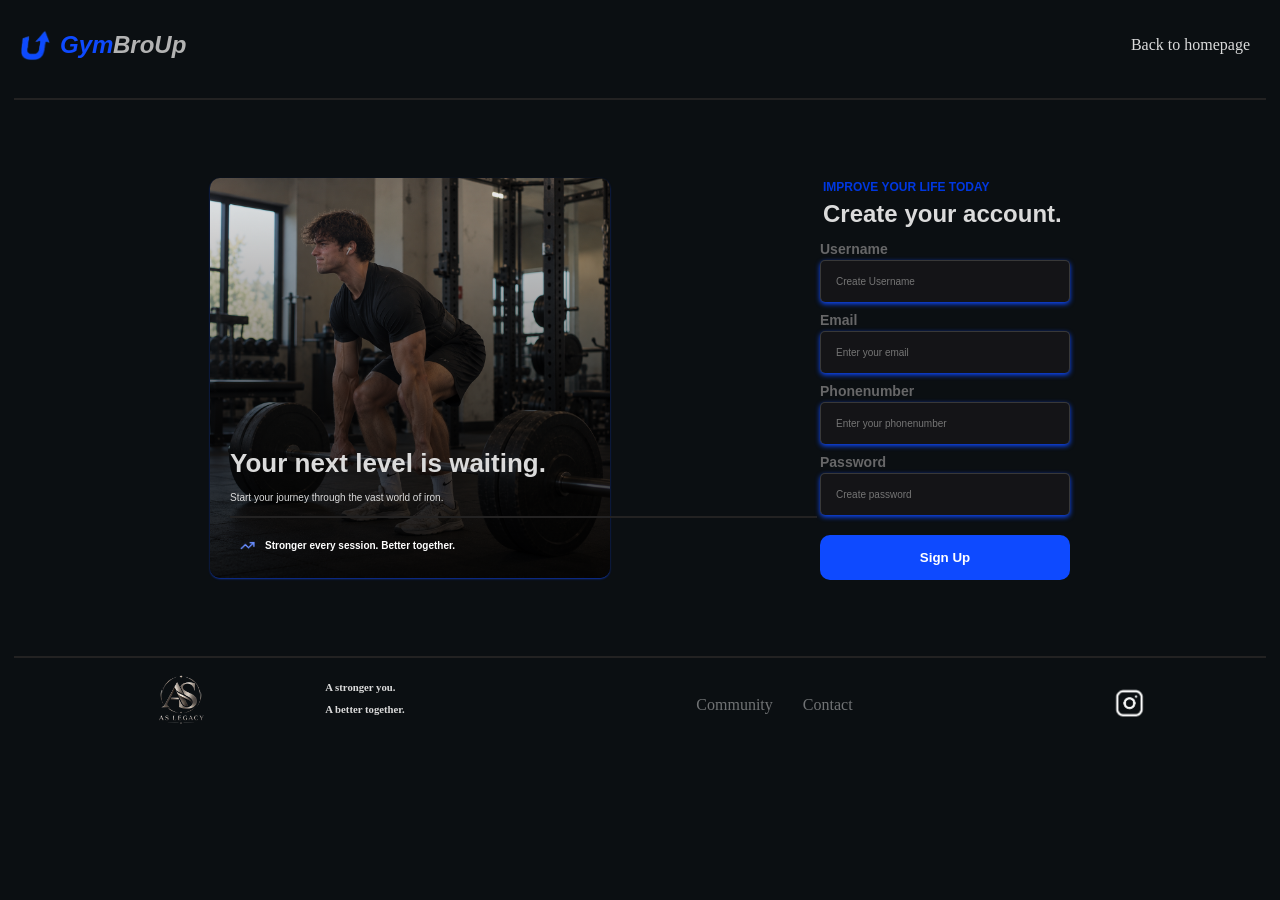
==== Pages/Register/register.html @ c4723d5f "Build register page layout and image overlay" ====
<!DOCTYPE html>
<html lang="en">
<head>
	<meta charset="UTF-8">
	<meta name="viewport" content="width=device-width, initial-scale=1.0">
	<title>Create an account | GymBro</title>
	<link rel="stylesheet" href="register.css">
	<link rel="stylesheet" href="../../Global/style.css">
</head>
<body>
	<section>
		<header>
			<div class="hero-content">
				<img src="../images/Logo.png" alt="GymBro Logo" class="logo" />
				<div class="hero-text">
				<span class="hero-text-1">Gym</span>
				<span class="hero-text-2">BroUp</span>
				</div>
			</div>

			<div class="btn-container">
				<a href="../../index.html" class="home-btn">Back to homepage</a>
			</div>
		</header>
		<hr>
		<main>
			<div class="left-block">
				<div class="bg-image">
					<div class="left-text-block">
						<h1 class="bg-text">Your next level is waiting.</h1>
						<p class="bg-text2">Start your journey through the vast world of iron.</p>
						<hr class="bg-hr">
						<div class="txt-block">
							<img src="../images/progress.png" alt="Progress Icon" class="progress-icon" />
							<h3 class="slogan">Stronger every session. Better together.</h3>
						</div>
					</div>
				</div>
			</div>

			<div class="right-block">
				<div class="blue-title">
					<h3 class="micro-title2">IMPROVE YOUR LIFE TODAY</h3>
				</div>
				<div class="text-block">
					<h1>Create your account.</h1>
				</div>

				<form action="register-form" class="register-form">
					<div class="input-group">
						<div class="input-form">
							<label for="nickname" class="form-title">Username</label>
							<input class="input" type="text" id="nickname" name="nickname" placeholder="Create Username" aria-label="Username" autocomplete="username">
						</div>
						<div class="input-form">
							<label for="email" class="form-title">Email</label>
							<input class="input" type="email" id="email" name="email" placeholder="Enter your email" aria-label="Email" autocomplete="email">
						</div>
						<div class="input-form">
							<label for="phone" class="form-title">Phonenumber</label>
							<input class="input" type="tel" id="phone" name="phone" placeholder="Enter your phonenumber" aria-label="Phone number" autocomplete="tel">
						</div>
						<div class="input-form">
							<label for="password" class="form-title">Password</label>
							<input class="input" type="password" id="password" name="password" placeholder="Create password" aria-label="Password" autocomplete="new-password">
						</div>
					</div>

					<div class="register-button">
						<button class="register-btn">Sign Up</button>
					</div>
				</form>
				

			</div>
		</main>

		<hr>
		<footer>
			<div class="footer-block">
				<div class="hero-content">
					<a href="#">
						<img src="../images/AS-Legacy.png" alt="Boss Logo" class="boss-logo" />
					</a>
				</div>
				<div class="footer-text">
					<h6 class="foot-txt">A stronger you.</h6>
					<h6 class="foot-txt">A better together.</h6>
				</div>
				</div>
				<nav class="navigation">
				<a href="#" class="nav">Community</a>
				<a href="#" class="nav">Contact</a>
				</nav>

				<div class="some">
				<a href="#">
					<img src="../images/Instagram.png" class="instagram">
				</a>
			</div>
		</footer>
	</section>
    
</body>
</html>
---- Pages/Register/register.css ----
body {
    margin: 0;
    padding: 0; 
    background-color: #0B0F12;
}

hr {
    display: flex;
    justify-content: start;
    border: 1px solid #232222;
    max-width: 1250px;
}

/*HEADER STYLES*/

header {
    display: flex;
    justify-content: space-between;
    align-items: center;
    gap:20%;
    min-height: 10vh;
}

.hero {
    background-color: #0B0F12;
    padding: 20px;
}

.logo {
    width: 30px;
    height: auto;
}

.hero-content {
    display: flex;
    justify-content: start;
    align-items: center;
    font-family: 'Inter', Arial, sans-serif;
    font-size: 30px;
    font-weight: 700;
    font-style: italic;
    gap: 10px;
    padding-left: 20px; 
}

.hero-text {
    color: #0E4AFF;
    
    font-size: 24px;
}

.hero-text-1 {
    color: #0E4AFF;
    margin-bottom: 20px;
}

.hero-text-2 {
    color: #b3b3b3;
    margin-bottom: 20px;
    margin-left: -7px;
}


.navigation {
    display: flex;
    gap: 30px;
}

.nav {
    display:flex;
    color:#ffffff6a;
    justify-content: space-between;
    align-items: center;
    text-decoration: none;
}

.home-btn {
    text-decoration: none;
    color: #dbdbdb;
}

.btn-container {
    display: block;
    padding-right: 30px;
}

/* SECTION STYLES*/
main {
    display: flex;
    justify-content: space-evenly;
    align-items: center;
    padding-top: 5vh;
    padding-bottom: 5vh ;
    min-height: 50vh;
}



/* Left side */
.left-block {
    display: flex;
    flex-direction: column;
    justify-content: center;
    align-items: center;
}

.bg-image {
    background-image: 
    linear-gradient(to bottom, rgba(0, 0, 0, 0.05), rgba(0, 0, 0, 0.9)),
    url("/Pages/images/gym1.png");
    border-style: initial;
    width: 400px;
    height: 400px;
    border-radius: 10px;
    background-size:contain;
    background-position: center;
    box-shadow: 0 1px 2px #0e4affa3;
    cursor: pointer;
}

.bg-image:hover {
    box-shadow: 0 2px 4px #0038e1;
    border-color: #0038e1;
}

.left-text-block {
    display: flex;
    flex-direction: column;
    justify-content: center;
    align-items: flex-start;
    text-align: start;
    margin-top: 260px;
    margin-left: 20px;
}

.bg-hr {
    width: 65vh;
    border: 1px solid #232222;
    margin-top: 10px;
    margin-bottom: 10px;
}

.bg-text {
    color: #dbdbdb;
    font-family: "Inter", Arial;
    font-size: 26px;
    margin-top: 10px;
    margin-bottom: 3px;
}

.bg-text2 {
    color: #dbdbdb;
    font-family: "Inter", Arial;
    font-size: 10px;
    margin-top: 10px;
    margin-bottom: 3px;
}   

.txt-block {
    display: flex;
    justify-content: center;
    align-items: center;
    gap: 10px;
    margin-top: 2px;
    margin-left: 10px;
}

.progress-icon {
    width: 15px;
    height: auto;
}

.slogan {
    color: #FFFFFF;
    font-family: "Inter", Arial;
    font-size: 10px;
    font-weight: 900;
}

/*Right side - REGISTER FORM*/


.right-block {
    display: flex;
    flex-direction: column;
    justify-content: center;
    align-items: flex-start;
    
}

.text-block {
    display: flex;
    flex-direction: column;
    justify-content: space-evenly;
    align-items: flex-start;
}

.text-block h1 {
    margin: 3px;
}

h1  {
    font-family: "Inter", Arial;
    color: #dbdbdb;
    font-size: 24px;
}

.micro-title2 {
    color: #0038e1;
    font-family: "Inter", Arial;
    font-weight: italic;
    font-size: 12px;
    margin: 3px;
}

p {
    font-family: Inter, Arial, sans-serif;
    color:#dbdbdb;
    font-size: 12px;
    font-weight: 400;
}

.register-form {
    display: flex;
    flex-direction: column;
    justify-content: center;
    align-items: center;

}

.input-group {
    display:flex;
    flex-direction: column;
    justify-content: space-between;
    align-items: center;
}

.form-title {
    font-family: Inter, arial, sans-serif ;
    color: #676768;
    font-size: 14px;
    margin-top: 10px;
    margin-bottom: 3px;
    font-weight: 700;
}

.input-form {
    display: flex;
    flex-direction: column;
    justify-content: center;
    align-items: start;
}


.input {
    background-color: rgb(20, 20, 23);
    border: #383838  solid 1px;
    border-bottom: #0038e1;
    box-shadow: 0 2px 5px #0E4AFF;
    width: 250px;
    padding: 15px;
    box-sizing: border-box;
    border-radius: 5px;
    color: #303030;
    font-size: 10px;
}



.register-btn {
    width: 250px;
    padding: 15px;
    border-radius: 10px;
    background-color: #0E4AFF ;
    border: none;
    color: #ffffff;
    font-family: Inter, arial, sans-serif;
    font-weight: 700;
    margin-top: 20px;
    cursor: pointer;
}

.register-btn:hover {
    background-color: #0038e1;
    box-shadow: 0 2px 3px #0038e1;
    border-color: #0038e1;
}

.register-button {
    margin-top: auto;
}

/* FOOTER STYLES*/

footer {
    display: flex;
    justify-content: space-around;
    align-items: center;
}

h6 {
    color:#dbdbdb ;
}

.footer-block {
    display: grid;
    grid-template-columns: repeat(2, 1fr);
    max-height: min-content;
}

.instagram {
    width: 50px;
    height: auto;
}

.login-button a, .signup-button a {
    text-decoration: none;
}

.hero-text-footer {
    color: #0E4AFF;
    
    font-size: 24px;
}

.footer-text {
    display: block;
    padding: 5px 30px;
}

.foot-txt {
    margin: 10px;
}
.boss-logo {
    width: 70px;
    height: auto;
}
---- Global/style.css ----
/* Custom scrollbar styles */

::-webkit-scrollbar {
    width: 10px;
}

::-webkit-scrollbar-track {
    background: #0B0F12;
}

::-webkit-scrollbar-thumb {
    background: #001a69;
    border-radius: 5px;
    width: 7px;
}

::-webkit-scrollbar-thumb:hover {
    background: #0E4AFF;
}
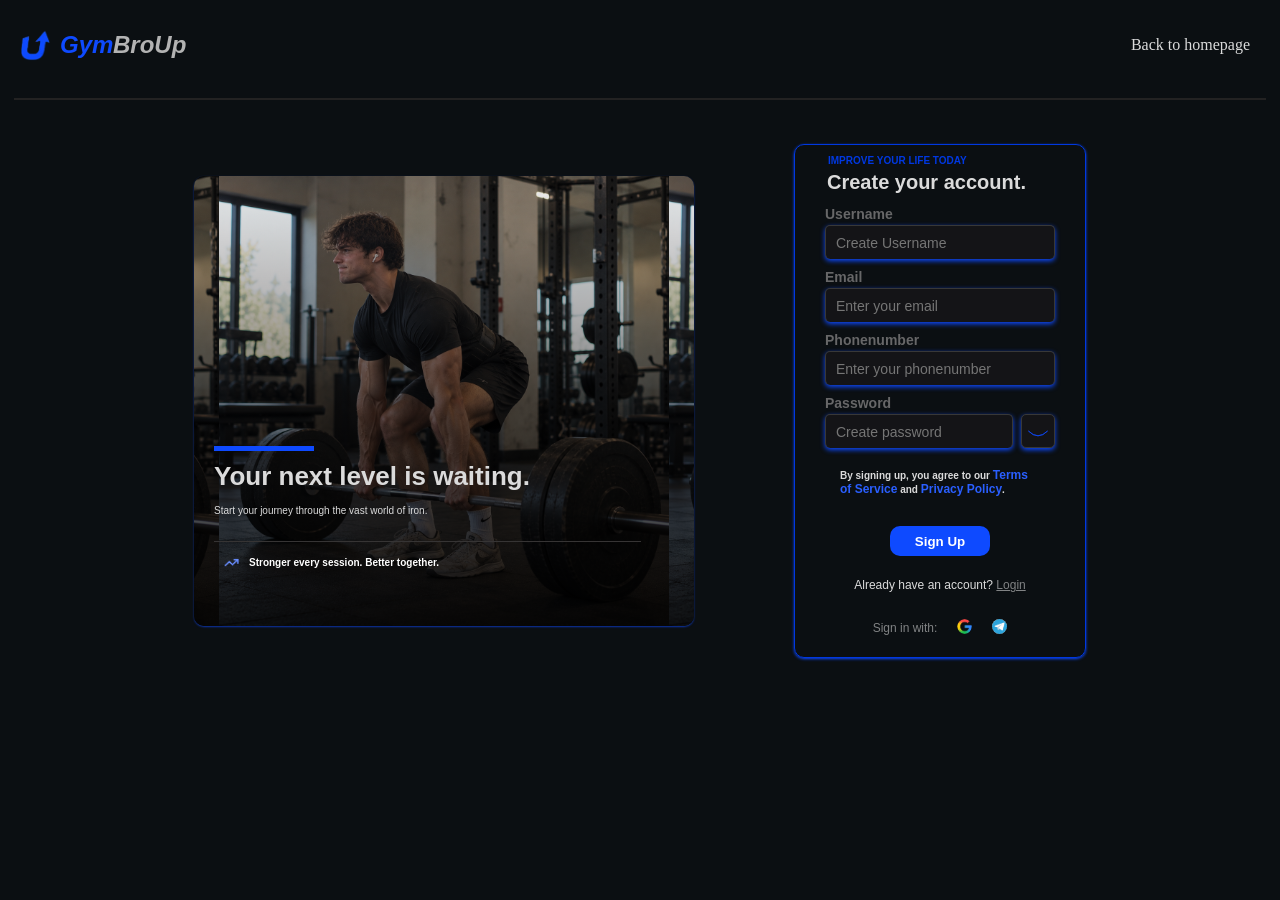
==== commit b0c2e41b: "Finalize registration UI and add login page" ====
--- a/Pages/Register/register.html
+++ b/Pages/Register/register.html
@@ -6,6 +6,7 @@
 	<title>Create an account | GymBro</title>
 	<link rel="stylesheet" href="register.css">
 	<link rel="stylesheet" href="../../Global/style.css">
+	<link rel="stylesheet" href="media-register.css">
 </head>
 <body>
 	<section>
@@ -22,14 +23,13 @@
 				<a href="../../index.html" class="home-btn">Back to homepage</a>
 			</div>
 		</header>
-		<hr>
+		<hr> 
 		<main>
 			<div class="left-block">
 				<div class="bg-image">
 					<div class="left-text-block">
 						<h1 class="bg-text">Your next level is waiting.</h1>
 						<p class="bg-text2">Start your journey through the vast world of iron.</p>
-						<hr class="bg-hr">
 						<div class="txt-block">
 							<img src="../images/progress.png" alt="Progress Icon" class="progress-icon" />
 							<h3 class="slogan">Stronger every session. Better together.</h3>
@@ -60,22 +60,50 @@
 							<label for="phone" class="form-title">Phonenumber</label>
 							<input class="input" type="tel" id="phone" name="phone" placeholder="Enter your phonenumber" aria-label="Phone number" autocomplete="tel">
 						</div>
-						<div class="input-form">
-							<label for="password" class="form-title">Password</label>
-							<input class="input" type="password" id="password" name="password" placeholder="Create password" aria-label="Password" autocomplete="new-password">
+						<div class="input-form-password">
+							<label for="password" class="form-title password-label">Password</label>
+							<div class="password">
+								<input class="password-input" type="password" id="password" name="password" placeholder="Create password" aria-label="Password" autocomplete="new-password">
+								<button id="show-password" class="show-password" type="button">
+									<svg width="40" height="40" viewBox="0 0 100 100" >
+										<path d="M 10 50 Q 50 90 90 50" stroke="#0E4AFF"stroke-width="3" fill="none" class="upper-eyelid"></path>
+										<circle cx="50" cy="50" r="10" fill="none" class="circle"></circle>
+										<path d="M 10 50 Q 50 90 90 50" stroke="#0E4AFF" stroke-width="3" fill="none"></path>
+									</svg>
+								</button>
+							</div>
 						</div>
+					</div>
+					<div class="terms">
+						<p class="terms-text">By signing up, you agree to our <a href="#" class="terms-link">Terms of Service</a> and <a href="#" class="terms-link">Privacy Policy</a>.</p>
 					</div>
 
 					<div class="register-button">
 						<button class="register-btn">Sign Up</button>
 					</div>
+
+
+					<div class="login-link">
+						<p class="login-ask">Already have an account? <a href="../login/login.html" class="login-link">Login</a></p>
+					</div>
+
+					<div class="signin-block">
+						<p>Sign in with:</p>
+						<div class="auth-btn">
+							<button class="google-btn" type="button"></button>
+						</div>
+						<div class="auth-btn">
+							<button class="telegram-btn" type="button"></button>
+						</div>
+					</div>
+					
 				</form>
 				
 
 			</div>
 		</main>
 
-		<hr>
+		<!-- <hr>
 		<footer>
 			<div class="footer-block">
 				<div class="hero-content">
@@ -98,8 +126,23 @@
 					<img src="../images/Instagram.png" class="instagram">
 				</a>
 			</div>
-		</footer>
+		</footer> -->
 	</section>
     
+
+	<script>
+		document.querySelector('#show-password').addEventListener('click', function(event) {
+			event.preventDefault();
+			const passwordInput = document.querySelector('#password');
+			if (passwordInput.type === 'password') {
+				passwordInput.type = 'text';
+				
+			} else {
+				passwordInput.type = 'password';
+				
+			}
+			this.classList.toggle('opened');
+		});
+	</script>
 </body>
 </html>
--- a/Pages/Register/register.css
+++ b/Pages/Register/register.css
@@ -87,11 +87,12 @@
 /* SECTION STYLES*/
 main {
     display: flex;
-    justify-content: space-evenly;
-    align-items: center;
-    padding-top: 5vh;
-    padding-bottom: 5vh ;
+    justify-content: center;
+    align-items: center;
+    padding-top: 4vh;
+    padding-bottom: 2vh ;
     min-height: 50vh;
+    gap: clamp(40px, 8vw, 100px);
 }
 
 
@@ -109,10 +110,10 @@
     linear-gradient(to bottom, rgba(0, 0, 0, 0.05), rgba(0, 0, 0, 0.9)),
     url("/Pages/images/gym1.png");
     border-style: initial;
-    width: 400px;
-    height: 400px;
+    width: 500px;
+    height: 450px;
     border-radius: 10px;
-    background-size:contain;
+    background-size: contain;
     background-position: center;
     box-shadow: 0 1px 2px #0e4affa3;
     cursor: pointer;
@@ -133,12 +134,6 @@
     margin-left: 20px;
 }
 
-.bg-hr {
-    width: 65vh;
-    border: 1px solid #232222;
-    margin-top: 10px;
-    margin-bottom: 10px;
-}
 
 .bg-text {
     color: #dbdbdb;
@@ -146,6 +141,16 @@
     font-size: 26px;
     margin-top: 10px;
     margin-bottom: 3px;
+}
+
+.bg-text::before {
+    content: "";
+    display: block;
+    width: 100px;
+    height: 5px;
+    background-color: #0E4AFF;
+    margin-right: 5px;
+    margin-bottom:10px;
 }
 
 .bg-text2 {
@@ -156,6 +161,15 @@
     margin-bottom: 3px;
 }   
 
+.bg-text2::after {
+    content: "";
+    display: block;
+    width: 200%;
+    height: 1px;
+    background-color: #363434;
+    margin-top: 25px;
+}
+
 .txt-block {
     display: flex;
     justify-content: center;
@@ -164,6 +178,10 @@
     margin-top: 2px;
     margin-left: 10px;
 }
+
+
+
+
 
 .progress-icon {
     width: 15px;
@@ -185,7 +203,12 @@
     flex-direction: column;
     justify-content: center;
     align-items: flex-start;
-    
+    border: #0038e1 solid 1px;
+    border-radius: 10px;
+    padding-left: 30px;
+    padding-right: 30px;
+    padding-top: 7px;
+    box-shadow: 0 1px 3px #0E4AFF;
 }
 
 .text-block {
@@ -196,27 +219,28 @@
 }
 
 .text-block h1 {
-    margin: 3px;
+    margin: 2px;
 }
 
 h1  {
     font-family: "Inter", Arial;
     color: #dbdbdb;
-    font-size: 24px;
+    font-size: 20px;
 }
 
 .micro-title2 {
     color: #0038e1;
     font-family: "Inter", Arial;
     font-weight: italic;
-    font-size: 12px;
+    font-size: 10px;
     margin: 3px;
 }
+
 
 p {
     font-family: Inter, Arial, sans-serif;
     color:#dbdbdb;
-    font-size: 12px;
+    font-size: 8px;
     font-weight: 400;
 }
 
@@ -243,6 +267,9 @@
     margin-bottom: 3px;
     font-weight: 700;
 }
+.password-label {
+    margin-left: 0px;
+}
 
 .input-form {
     display: flex;
@@ -251,24 +278,121 @@
     align-items: start;
 }
 
-
-.input {
+.input-form-password {
+    display: flex;
+    flex-direction: column;
+    justify-content: start;
+    align-items: start;
+}
+
+.password {
+    display: flex;
+    flex-direction: row;
+    justify-content: center;
+    align-items: center;
+    gap: 8px;
+    width: 230px;
+}
+
+.show-password {
+    background-color: rgb(20, 20, 23);
+    color: #ffffff;
+    border-radius: 5px;
+    cursor: pointer;
+    flex: 0 0 34px;
+    height: 34px;
+    box-sizing: border-box;
+    border: #383838  solid 1px;
+    box-shadow: 0 2px 5px #0E4AFF;
+    display: flex;
+    justify-content: center;
+    align-items: center;
+    padding: 0;
+}
+
+
+.show-password svg {
+    width: 24px;
+    height: 24px;
+}
+
+.show-password:hover {
+    background-color: #1b2233;
+    border-color: #0E4AFF;
+}
+
+.show-password:focus-visible {
+    outline: 2px solid #0E4AFF;
+    outline-offset: 3px;
+}
+
+.input,
+.password-input {
     background-color: rgb(20, 20, 23);
     border: #383838  solid 1px;
     border-bottom: #0038e1;
     box-shadow: 0 2px 5px #0E4AFF;
-    width: 250px;
-    padding: 15px;
+    width: 230px;
+    height: 34px;
+    padding: 10px;
     box-sizing: border-box;
     border-radius: 5px;
-    color: #303030;
+    color: #bebebe;
+    font-size: 14px;
+}
+
+.password-input {
+    flex: 1;
+    min-width: 0;
+    width: 0;
+}
+
+.upper-eyelid {
+    transform-box: fill-box;
+    transform-origin: center;
+    transition: d 0.4s ease-in-out;
+}
+
+.show-password.opened .upper-eyelid {
+    d: path("M 10  50 Q 50 10 90 50");
+}
+
+.show-password.opened .circle {
+    fill: #0E4AFF;
+}
+
+.terms {
+    display: flex;
+    justify-content: start;
+    align-items: center;
+    gap: 10px;
+    margin-top: 10px;
+    width: 200px;
+}
+
+.terms-text {
+    font-family: Inter, arial, sans-serif;
+    color: #dbdbdb;
     font-size: 10px;
+    font-weight: 600;
+}
+
+.terms-link {
+    font-family: Inter, arial, sans-serif;
+    color: #2a5fff;
+    font-size: 12px;
+    text-decoration: none;
+    font-weight: 600;
 }
 
 
 
 .register-btn {
-    width: 250px;
+    display: flex;
+    justify-content: center;
+    align-items: center;
+    width: 100px;
+    height: 20px;
     padding: 15px;
     border-radius: 10px;
     background-color: #0E4AFF ;
@@ -290,48 +414,53 @@
     margin-top: auto;
 }
 
-/* FOOTER STYLES*/
-
-footer {
-    display: flex;
-    justify-content: space-around;
-    align-items: center;
-}
-
-h6 {
-    color:#dbdbdb ;
-}
-
-.footer-block {
-    display: grid;
-    grid-template-columns: repeat(2, 1fr);
-    max-height: min-content;
-}
-
-.instagram {
-    width: 50px;
-    height: auto;
-}
-
-.login-button a, .signup-button a {
-    text-decoration: none;
-}
-
-.hero-text-footer {
-    color: #0E4AFF;
-    
-    font-size: 24px;
-}
-
-.footer-text {
-    display: block;
-    padding: 5px 30px;
-}
-
-.foot-txt {
-    margin: 10px;
-}
-.boss-logo {
-    width: 70px;
-    height: auto;
-}+.login-ask {
+    font-family: Inter, arial, sans-serif;
+    color: #dbdbdb;
+    font-size: 12px;
+}
+
+.login-link {
+    margin-top: 10px;
+    font-family: Inter, arial, sans-serif;
+    color: #dbdbdb90;
+    font-size: 12px;
+}
+
+
+.signin-block {
+    display: flex;
+    justify-content: center;
+    align-items: center;
+    gap: 20px;
+    margin-top: 5px;
+    margin-bottom: 10px; 
+}
+
+.signin-block p {
+    font-family: Inter, arial, sans-serif;
+    color: #dbdbdb90;
+    font-size: 12px;
+}
+.google-btn {
+    border: none;
+    border-radius: 100px;
+    background: url("/Pages/images/google.png") no-repeat center;
+    width: 15px;
+    height: 15px;
+    background-size:contain;
+    background-position: center;
+    cursor: pointer;
+}
+
+.telegram-btn {
+    border: none;
+    border-radius: 100px;
+    background: url("/Pages/images/telegram.jpg") no-repeat center;
+    width: 15px;
+    height: 15px;
+    background-size: contain;
+    background-position: center;
+    cursor: pointer;
+}
+
--- a/Pages/Register/media-register.css
+++ b/Pages/Register/media-register.css
@@ -0,0 +1,27 @@
+@media (max-width: 890px) {
+    .bg-image {
+        width: 400px;
+        height: 350px;
+    }
+
+    .left-text-block {
+        margin-top: 200px;
+        margin-left: 20px;
+    }
+
+    .bg-text2::after {
+        width: 170%;
+    }
+}
+
+@media (max-width: 770px) {
+
+    .left-block {
+        display: none;
+    }
+    
+    /* right-block */
+
+    
+
+}
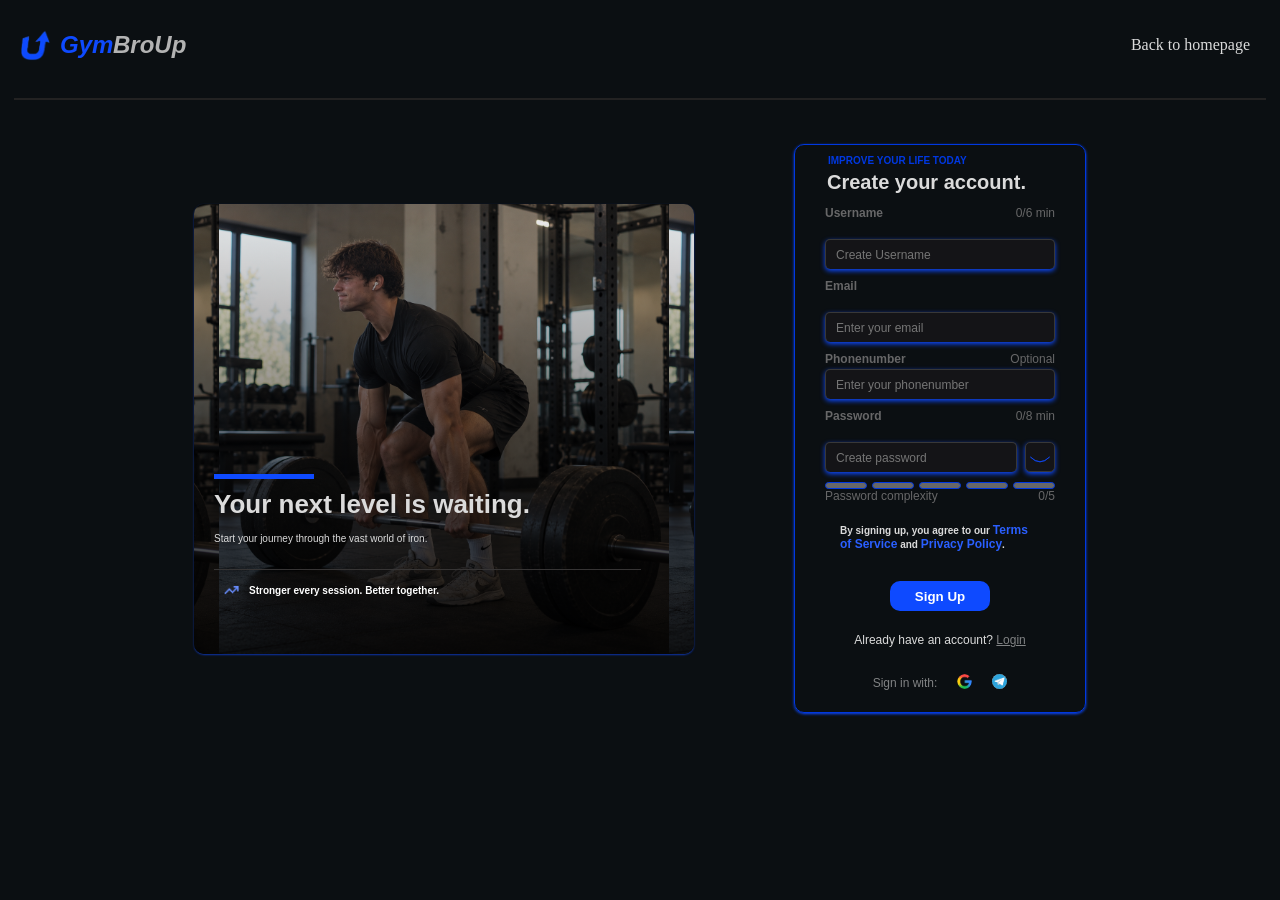
==== commit ab2702f1: "Add registration validation UI and username character counter" ====
--- a/Pages/Register/register.html
+++ b/Pages/Register/register.html
@@ -46,31 +46,57 @@
 					<h1>Create your account.</h1>
 				</div>
 
-				<form action="register-form" class="register-form">
+				<form action="register-form" class="register-form" method="post" >
 					<div class="input-group">
 						<div class="input-form">
-							<label for="nickname" class="form-title">Username</label>
-							<input class="input" type="text" id="nickname" name="nickname" placeholder="Create Username" aria-label="Username" autocomplete="username">
+							<div class="field-header">
+								<label for="nickname" class="form-title">Username</label>
+								<span class="span" id="username-counter">0/6 min</span>
+							</div>
+							
+							<p id="username-message" class="field-message"></p>
+							<input class="input" type="text" id="nickname" name="nickname" placeholder="Create Username" aria-label="Username" autocomplete="username" minlength="6" maxlength="20" required >
 						</div>
 						<div class="input-form">
 							<label for="email" class="form-title">Email</label>
-							<input class="input" type="email" id="email" name="email" placeholder="Enter your email" aria-label="Email" autocomplete="email">
+							<p id="email-message" class="field-message"></p>
+							<input class="input" type="email" id="email" name="email" placeholder="Enter your email" aria-label="Email" autocomplete="email" required >
 						</div>
 						<div class="input-form">
-							<label for="phone" class="form-title">Phonenumber</label>
+							<div class="field-header">
+								<label for="phone" class="form-title">Phonenumber</label>
+								<span class="span">Optional</span>
+							</div>
+							
 							<input class="input" type="tel" id="phone" name="phone" placeholder="Enter your phonenumber" aria-label="Phone number" autocomplete="tel">
 						</div>
 						<div class="input-form-password">
-							<label for="password" class="form-title password-label">Password</label>
+							<div class="field-header">
+								<label for="password" class="form-title password-label">Password</label>
+								<span class="span">0/8 min</span>
+							</div>
+							<p id="password-message" class="field-message"></p>
 							<div class="password">
-								<input class="password-input" type="password" id="password" name="password" placeholder="Create password" aria-label="Password" autocomplete="new-password">
+								<input class="password-input" type="password" id="password" name="password"  placeholder="Create password" aria-label="Password" autocomplete="new-password" minlength="8" maxlength="128" required >
 								<button id="show-password" class="show-password" type="button">
 									<svg width="40" height="40" viewBox="0 0 100 100" >
 										<path d="M 10 50 Q 50 90 90 50" stroke="#0E4AFF"stroke-width="3" fill="none" class="upper-eyelid"></path>
-										<circle cx="50" cy="50" r="10" fill="none" class="circle"></circle>
-										<path d="M 10 50 Q 50 90 90 50" stroke="#0E4AFF" stroke-width="3" fill="none"></path>
+										<circle cx="50" cy="50" r="10" fill="none" class="circle"></circle>											<path d="M 10 50 Q 50 90 90 50" stroke="#0E4AFF" stroke-width="3" fill="none"></path>
 									</svg>
 								</button>
+							</div>
+							<div>
+								<div class="strength-bar">
+									<span class="strength-bar-span"></span>
+									<span class="strength-bar-span"></span>
+									<span class="strength-bar-span"></span>
+									<span class="strength-bar-span"></span>
+									<span class="strength-bar-span"></span>
+								</div>
+								<div class="password-complexity-container">
+									<span class="password-complexity-span">Password complexity</span>
+									<span class="password-complexity-span">0/5</span>
+								</div>
 							</div>
 						</div>
 					</div>
@@ -99,7 +125,6 @@
 					
 				</form>
 				
-
 			</div>
 		</main>
 
@@ -143,6 +168,53 @@
 			}
 			this.classList.toggle('opened');
 		});
+
+
+		document.querySelector('.register-btn').addEventListener('click', function(event) {
+			const passwordInput = document.querySelector('#password');
+			const password_message = document.querySelector('#password-message');
+			if(passwordInput.value.length >= 8) {
+				console.log('Password is valid');
+				passwordInput.style.borderColor = 'green'; // Change border color to green for valid password
+				password_message.textContent = ''; // Clear any previous message
+			}
+			else if(passwordInput.value.length === 0) {
+				passwordInput.style.borderColor = ''; // Reset border color when input is empty
+				password_message.textContent = 'Enter a password'; // Clear any previous message
+			}
+			else {
+				console.log('Password is too short');
+				passwordInput.style.borderColor = 'red'; // Change border color to red for invalid password
+				password_message.textContent = 'Password must be at least 8 characters long'; // Display error message
+			}
+
+			const  username_message = document.querySelector('#username-message');
+			const  usernameInput = document.querySelector('#nickname')
+			if(usernameInput.value.length <=5 ) {
+				username_message.textContent = 'Username must be at least 6 characters long. Use uppercase and lowercase letters and numbers.';
+				usernameInput.style.borderColor = 'orange';
+			}
+			else if (usernameInput.value.length > 5 && /[A-Z]/.test(usernameInput.value) && /[a-z]/.test(usernameInput.value) && /[0-9]/.test(usernameInput.value )) {
+				console.log('Username is valid');
+				usernameInput.style.borderColor = 'green';
+				
+			}
+			else {
+				usernameInput.style.borderColor = 'red';
+				username_message.textContent = 'Create a username';
+				username_message.textContent = 'Use uppercase and lowercase letters and numbers';
+			}
+		});
+
+		document.querySelector('#nickname').addEventListener('input', function(event) {
+			
+			let count = event.target.value.length;
+			let username_count = document.querySelector('#username-counter')
+			
+			username_count.textContent =`${count}/6 min`;
+			
+		});
+
 	</script>
 </body>
 </html>
--- a/Pages/Register/register.css
+++ b/Pages/Register/register.css
@@ -249,7 +249,7 @@
     flex-direction: column;
     justify-content: center;
     align-items: center;
-
+    
 }
 
 .input-group {
@@ -259,10 +259,25 @@
     align-items: center;
 }
 
+.field-header {
+    display: flex;
+    justify-content: space-between;
+    align-items: center;
+    width: 100%;
+}
+
+.span {
+    font-family: Inter, arial, sans-serif ;
+    color: #676768;
+    font-size: 12px;
+    margin-top: 10px;
+    margin-bottom: 3px;
+    font-weight: 400;
+}
 .form-title {
     font-family: Inter, arial, sans-serif ;
     color: #676768;
-    font-size: 14px;
+    font-size: 12px;
     margin-top: 10px;
     margin-bottom: 3px;
     font-weight: 700;
@@ -285,6 +300,16 @@
     align-items: start;
 }
 
+.field-message {
+    color: #ff0000;
+    font-size: 12px;
+    margin-top: 2px;
+    margin-bottom: 2px;
+    text-align: center;
+    min-height: 12px;
+    line-height: 12px;
+    max-width: 230px;
+}
 .password {
     display: flex;
     flex-direction: row;
@@ -299,8 +324,8 @@
     color: #ffffff;
     border-radius: 5px;
     cursor: pointer;
-    flex: 0 0 34px;
-    height: 34px;
+    flex: 0 0 30px;
+    height: 30px;
     box-sizing: border-box;
     border: #383838  solid 1px;
     box-shadow: 0 2px 5px #0E4AFF;
@@ -333,12 +358,12 @@
     border-bottom: #0038e1;
     box-shadow: 0 2px 5px #0E4AFF;
     width: 230px;
-    height: 34px;
+    height: 30px;
     padding: 10px;
     box-sizing: border-box;
     border-radius: 5px;
     color: #bebebe;
-    font-size: 14px;
+    font-size: 12px;
 }
 
 .password-input {
@@ -359,6 +384,36 @@
 
 .show-password.opened .circle {
     fill: #0E4AFF;
+}
+
+
+.strength-bar {
+    display: flex;
+    justify-content: space-between;
+    align-items: center;
+    width: 230px;
+    padding-top: 10px;
+}
+
+.strength-bar-span {
+    background-color: #676768;
+    width: 40px;
+    height: 5px;
+    border-radius: 50px;
+    border: 1px solid #0038e1;
+}
+
+.password-complexity-container {
+    display: flex;
+    justify-content: space-between;
+    align-items: center;
+    
+}
+
+.password-complexity-span {
+    font-family: Inter, arial, sans-serif ;
+    color: #676768;
+    font-size: 12px;
 }
 
 .terms {
--- a/Pages/Register/media-register.css
+++ b/Pages/Register/media-register.css
@@ -19,9 +19,17 @@
     .left-block {
         display: none;
     }
-    
-    /* right-block */
+}
 
-    
+@media (max-width: 420px) {
+    .logo {
+        width: 25px;
+        height: auto;
+    }
 
+    .hero-text {
+        color: #0E4AFF;
+        
+        font-size: 18px;
+    }
 }
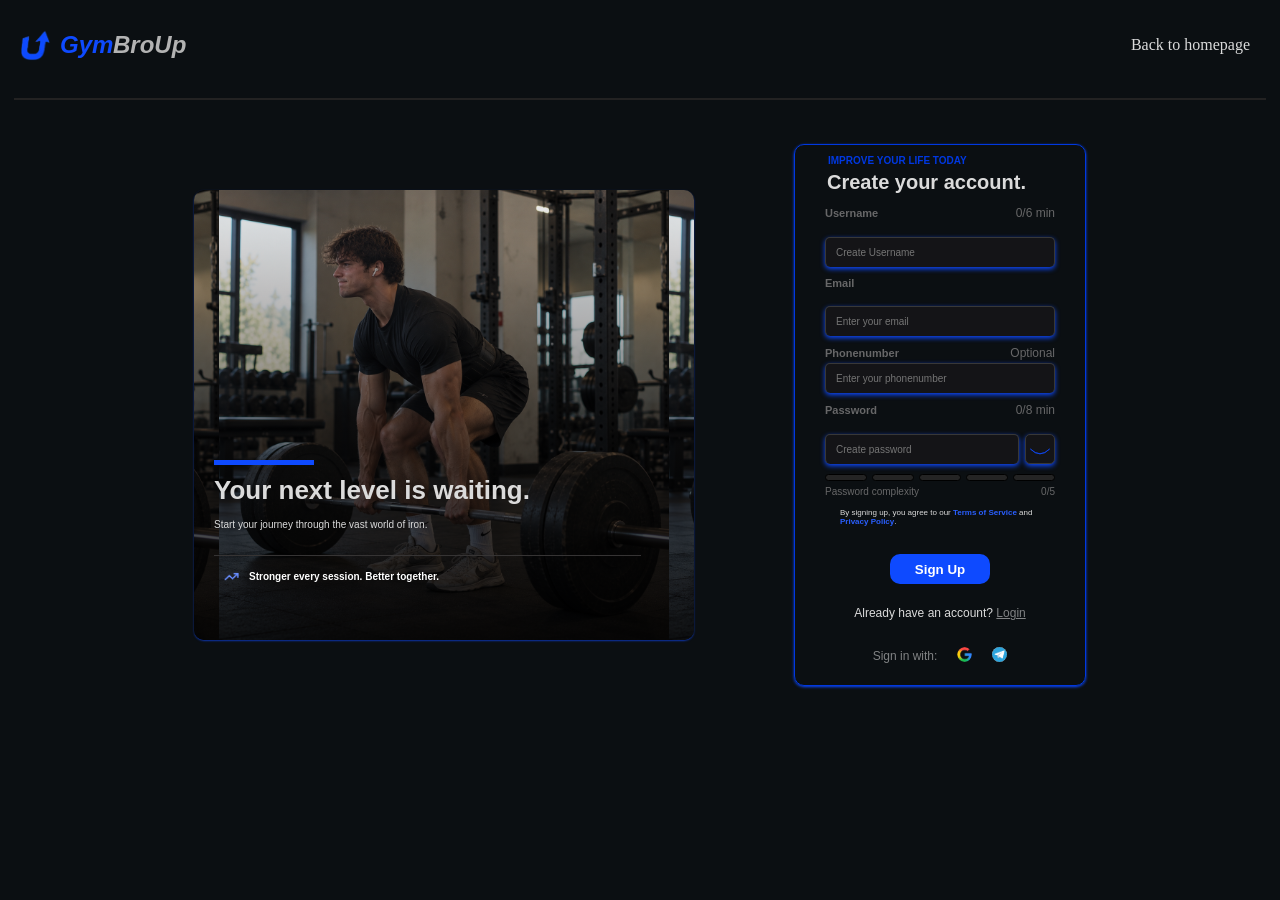
==== commit aa8b10d5: "Implement live registration validation and reusable validators" ====
--- a/Pages/Register/register.html
+++ b/Pages/Register/register.html
@@ -73,14 +73,14 @@
 						<div class="input-form-password">
 							<div class="field-header">
 								<label for="password" class="form-title password-label">Password</label>
-								<span class="span">0/8 min</span>
+								<span class="span" id="password-counter">0/8 min</span>
 							</div>
 							<p id="password-message" class="field-message"></p>
 							<div class="password">
 								<input class="password-input" type="password" id="password" name="password"  placeholder="Create password" aria-label="Password" autocomplete="new-password" minlength="8" maxlength="128" required >
 								<button id="show-password" class="show-password" type="button">
 									<svg width="40" height="40" viewBox="0 0 100 100" >
-										<path d="M 10 50 Q 50 90 90 50" stroke="#0E4AFF"stroke-width="3" fill="none" class="upper-eyelid"></path>
+										<path d="M 10 50 Q 50 90 90 50" stroke="#0E4AFF" stroke-width="3" fill="none" class="upper-eyelid"></path>
 										<circle cx="50" cy="50" r="10" fill="none" class="circle"></circle>											<path d="M 10 50 Q 50 90 90 50" stroke="#0E4AFF" stroke-width="3" fill="none"></path>
 									</svg>
 								</button>
@@ -95,7 +95,7 @@
 								</div>
 								<div class="password-complexity-container">
 									<span class="password-complexity-span">Password complexity</span>
-									<span class="password-complexity-span">0/5</span>
+									<span id="PasswordComplexity" class="password-complexity-span">0/5</span>
 								</div>
 							</div>
 						</div>
@@ -116,10 +116,10 @@
 					<div class="signin-block">
 						<p>Sign in with:</p>
 						<div class="auth-btn">
-							<button class="google-btn" type="button"></button>
+							<button class="google-btn" type="button" aria-label="google-auth"></button>
 						</div>
 						<div class="auth-btn">
-							<button class="telegram-btn" type="button"></button>
+							<button class="telegram-btn" type="button" aria-label="tg-auth"></button>
 						</div>
 					</div>
 					
@@ -170,51 +170,162 @@
 		});
 
 
-		document.querySelector('.register-btn').addEventListener('click', function(event) {
-			const passwordInput = document.querySelector('#password');
-			const password_message = document.querySelector('#password-message');
-			if(passwordInput.value.length >= 8) {
-				console.log('Password is valid');
-				passwordInput.style.borderColor = 'green'; // Change border color to green for valid password
-				password_message.textContent = ''; // Clear any previous message
-			}
-			else if(passwordInput.value.length === 0) {
-				passwordInput.style.borderColor = ''; // Reset border color when input is empty
-				password_message.textContent = 'Enter a password'; // Clear any previous message
-			}
-			else {
-				console.log('Password is too short');
-				passwordInput.style.borderColor = 'red'; // Change border color to red for invalid password
-				password_message.textContent = 'Password must be at least 8 characters long'; // Display error message
-			}
-
-			const  username_message = document.querySelector('#username-message');
-			const  usernameInput = document.querySelector('#nickname')
-			if(usernameInput.value.length <=5 ) {
-				username_message.textContent = 'Username must be at least 6 characters long. Use uppercase and lowercase letters and numbers.';
-				usernameInput.style.borderColor = 'orange';
-			}
-			else if (usernameInput.value.length > 5 && /[A-Z]/.test(usernameInput.value) && /[a-z]/.test(usernameInput.value) && /[0-9]/.test(usernameInput.value )) {
-				console.log('Username is valid');
-				usernameInput.style.borderColor = 'green';
-				
-			}
-			else {
-				usernameInput.style.borderColor = 'red';
-				username_message.textContent = 'Create a username';
-				username_message.textContent = 'Use uppercase and lowercase letters and numbers';
-			}
-		});
 
 		document.querySelector('#nickname').addEventListener('input', function(event) {
 			
 			let count = event.target.value.length;
 			let username_count = document.querySelector('#username-counter')
+			let message = document.querySelector('#username-message');
 			
 			username_count.textContent =`${count}/6 min`;
 			
+
+			if(count === 0) {
+				message.textContent = '';
+				event.target.style.borderColor = '';	
+			}
+			else if (count < 6) {
+				message.textContent = 'Username must contain at least 6 characters';
+				event.target.style.borderColor = 'red';
+			}
+			else if (!/[A-Z]/.test(event.target.value)) {
+				message.textContent = 'Add an uppercase  Latin letter';
+				event.target.style.borderColor = 'orange';
+			}
+			else if (!/[a-z]/.test(event.target.value)) {
+				message.textContent = 'Add a lowercase Latin letter';
+				event.target.style.borderColor = 'orange';
+			}
+			else if (!/[0-9]/.test(event.target.value)) {
+				message.textContent = 'Add a number';
+				event.target.style.borderColor = 'orange';
+			}
+			else {
+				message.textContent = '';
+				event.target.style.borderColor = 'green';
+			}
 		});
 
+		
+
+		document.querySelector('#email').addEventListener('input' , function(event) {
+			let emaillength = event.target.value.length;
+			let message = document.querySelector('#email-message');
+
+			if( emaillength === 0) {
+				message.textContent = '';
+				event.target.style.borderColor = '';
+			}
+			else if (/^[^\s@]+@[^\s@]+\.[^\s@]+$/.test(event.target.value)) {
+				message.textContent = '';
+				event.target.style.borderColor = 'green';
+			}
+			else {
+				message.textContent = 'Email is invalid';
+				event.target.style.borderColor = 'red';
+			}
+		});
+
+
+		document.querySelector('#password').addEventListener('input' , function(event) {
+			let passwordScore = 0;
+			let passwordLength = event.target.value.length;
+			let password_complexity = document.querySelector('#PasswordComplexity');
+			let segments = document.querySelectorAll('.strength-bar-span');
+			let message = document.querySelector('#password-message');
+			let password_count = document.querySelector('#password-counter');
+			
+
+
+			if(passwordLength >= 8) {
+				passwordScore++;
+				
+					
+			}
+			
+			if(/[A-Z]/.test(event.target.value) && /[a-z]/.test(event.target.value)) {
+				passwordScore++;
+
+			}
+			
+			if(/[0-9]/.test(event.target.value)) {
+				passwordScore++;
+				
+			}
+			
+			if(/[^A-Za-z0-9\s]/.test(event.target.value)) {
+				passwordScore++;
+					
+			}
+			
+			if(passwordLength >= 15){
+				passwordScore++;
+			}
+			
+				
+			if (passwordLength < 8) {
+				passwordScore = 0;			
+			}	
+
+			for ( let i=0; i < segments.length; i++) {
+				if(i < passwordScore){
+					segments[i].style.backgroundColor = '#12f025';
+				}
+				else {
+					segments[i].style.backgroundColor = '#333334';
+				}
+			}
+
+			
+			 
+
+			if(passwordLength === 0) {
+				message.textContent = '';
+				event.target.style.borderColor = '';
+			}
+			
+			
+			else if(passwordLength < 8) {
+				message.textContent = 'Password must contain at least 8 characters';
+				event.target.style.borderColor = 'red';
+			}
+			else if (!/[A-Z]/.test(event.target.value) || !/[a-z]/.test(event.target.value)) {
+				message.textContent = 'Use uppercase and lowercase letters';
+				event.target.style.borderColor = 'orange';
+			}
+			else if (!/[0-9]/.test(event.target.value)) {
+				message.textContent = 'Add a number';
+				event.target.style.borderColor = 'orange';
+			}
+			else if (!/[^A-Za-z0-9\s]/.test(event.target.value)) {
+				message.textContent = 'Add a special character';
+				event.target.style.borderColor = 'orange';
+			}
+			else if (passwordLength < 15) {
+				message.textContent = 'Use at least 15 characters';
+				event.target.style.borderColor = 'yellow';
+			}
+			else {
+				message.textContent = '';
+				event.target.style.borderColor = 'green';
+			}
+            
+			password_count.textContent = `${passwordLength}/8 min`;
+			password_complexity.textContent = `${passwordScore}/5`;
+		});
+
+		function validateUsername(value) {
+			return value.length >= 6 && value.length <= 20 && /[A-Z]/.test(value) && /[a-z]/.test(value) && /[0-9]/.test(value)
+			
+		}
+
+		function validateEmail(value) {
+			return /^[^\s@]+@[^\s@]+\.[^\s@]+$/.test(value);
+		}
+
+		function validatePassword(value) {
+			return value.length >= 8;
+		}
 	</script>
 </body>
 </html>
--- a/Pages/Register/register.css
+++ b/Pages/Register/register.css
@@ -277,7 +277,7 @@
 .form-title {
     font-family: Inter, arial, sans-serif ;
     color: #676768;
-    font-size: 12px;
+    font-size: 11px;
     margin-top: 10px;
     margin-bottom: 3px;
     font-weight: 700;
@@ -302,12 +302,12 @@
 
 .field-message {
     color: #ff0000;
-    font-size: 12px;
+    font-size: 10px;
     margin-top: 2px;
     margin-bottom: 2px;
     text-align: center;
-    min-height: 12px;
-    line-height: 12px;
+    min-height: 10px;
+    line-height: 10px;
     max-width: 230px;
 }
 .password {
@@ -315,7 +315,7 @@
     flex-direction: row;
     justify-content: center;
     align-items: center;
-    gap: 8px;
+    gap: 6px;
     width: 230px;
 }
 
@@ -363,7 +363,7 @@
     box-sizing: border-box;
     border-radius: 5px;
     color: #bebebe;
-    font-size: 12px;
+    font-size: 10px;
 }
 
 .password-input {
@@ -396,46 +396,47 @@
 }
 
 .strength-bar-span {
-    background-color: #676768;
+    background-color: #242424;
     width: 40px;
     height: 5px;
     border-radius: 50px;
-    border: 1px solid #0038e1;
+    border: 1px solid #000000;
 }
 
 .password-complexity-container {
     display: flex;
     justify-content: space-between;
     align-items: center;
+    margin-top: 5px;
     
 }
 
 .password-complexity-span {
     font-family: Inter, arial, sans-serif ;
     color: #676768;
-    font-size: 12px;
+    font-size: 10px;
 }
 
 .terms {
     display: flex;
     justify-content: start;
     align-items: center;
-    gap: 10px;
-    margin-top: 10px;
+    gap: 5px;
+    margin-top: 3px;
     width: 200px;
 }
 
 .terms-text {
     font-family: Inter, arial, sans-serif;
     color: #dbdbdb;
-    font-size: 10px;
-    font-weight: 600;
+    font-size: 8px;
+    font-weight: 400;
 }
 
 .terms-link {
     font-family: Inter, arial, sans-serif;
     color: #2a5fff;
-    font-size: 12px;
+    font-size: 8px;
     text-decoration: none;
     font-weight: 600;
 }
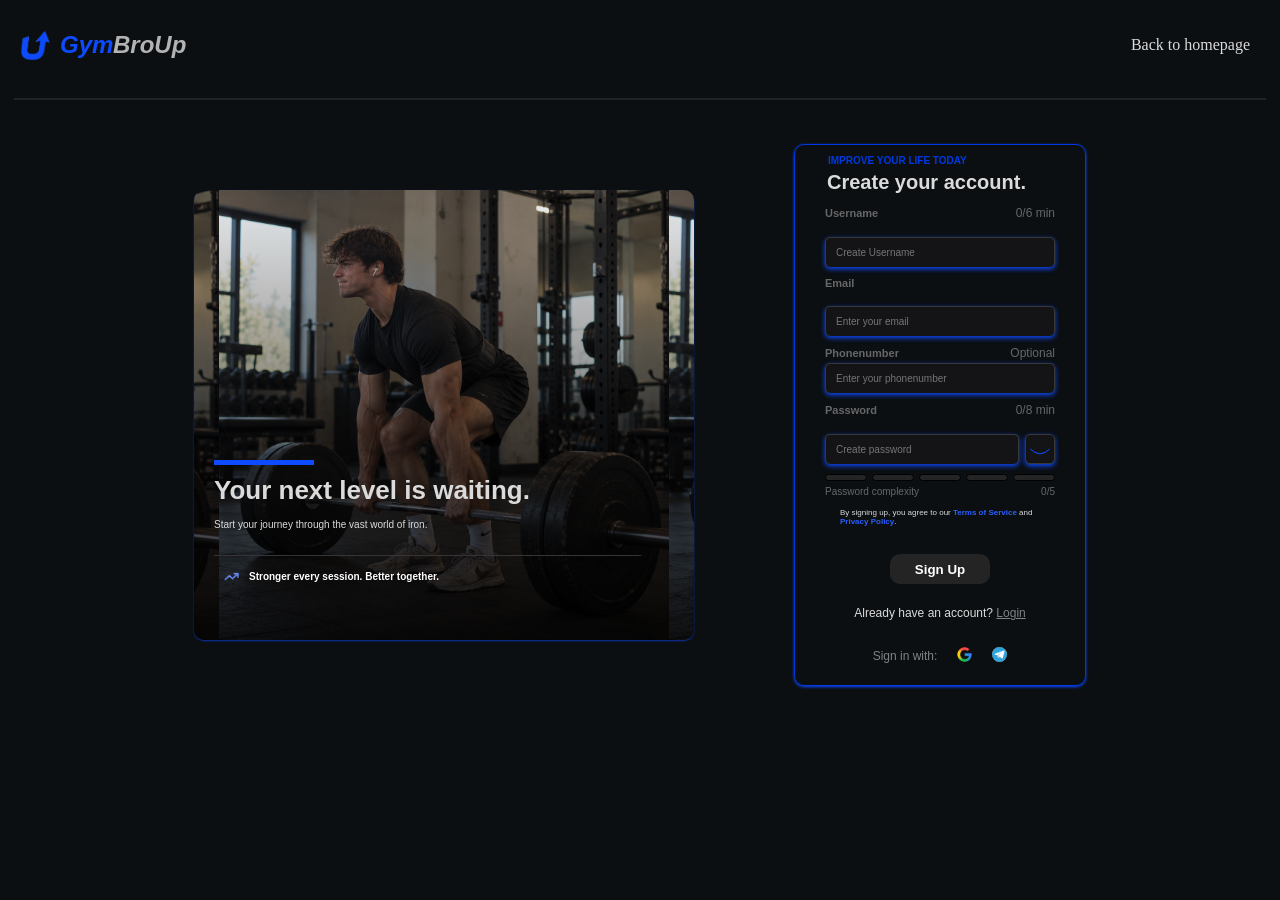
==== commit e3b9b119: "Complete registration frontend validation and dynamic button state" ====
--- a/Pages/Register/register.html
+++ b/Pages/Register/register.html
@@ -105,7 +105,7 @@
 					</div>
 
 					<div class="register-button">
-						<button class="register-btn">Sign Up</button>
+						<button class="register-btn" id="register-btn">Sign Up</button>
 					</div>
 
 
@@ -314,9 +314,29 @@
 			password_complexity.textContent = `${passwordScore}/5`;
 		});
 
+		document.querySelector('.register-form').addEventListener('submit' , function(event) {
+			event.preventDefault();
+
+			const Username = document.querySelector('#nickname');
+			const Email = document.querySelector('#email');
+			const Password = document.querySelector('#password');
+			
+
+
+			const usernameValid = validateUsername(Username.value);
+			const emailValid = validateEmail(Email.value);
+			const passwordValid = validatePassword(Password.value);
+
+			if (usernameValid && emailValid && passwordValid) {
+				console.log('Form is valid');
+			}
+			else {
+				console.log('Form is invalid');
+			}
+		});
+
 		function validateUsername(value) {
-			return value.length >= 6 && value.length <= 20 && /[A-Z]/.test(value) && /[a-z]/.test(value) && /[0-9]/.test(value)
-			
+			return value.length >= 6 && value.length <= 20 && /[A-Z]/.test(value) && /[a-z]/.test(value) && /[0-9]/.test(value);
 		}
 
 		function validateEmail(value) {
@@ -326,6 +346,28 @@
 		function validatePassword(value) {
 			return value.length >= 8;
 		}
+
+
+
+
+
+		function updateButtonState() {
+			const Username = document.querySelector('#nickname');
+			const Email = document.querySelector('#email');
+			const Password = document.querySelector('#password');
+			const signup = document.querySelector('#register-btn');
+
+
+			if (validateUsername(Username.value) && validateEmail(Email.value) && validatePassword(Password.value)) {
+				signup.disabled = false;
+			}
+			else {
+				signup.disabled = true;
+			}
+		}
+
+		document.querySelector('.register-form').addEventListener('input', updateButtonState);
+		updateButtonState();
 	</script>
 </body>
 </html>
--- a/Pages/Register/register.css
+++ b/Pages/Register/register.css
@@ -466,6 +466,10 @@
     border-color: #0038e1;
 }
 
+.register-btn:disabled {
+    background-color: #242424;
+}
+
 .register-button {
     margin-top: auto;
 }
